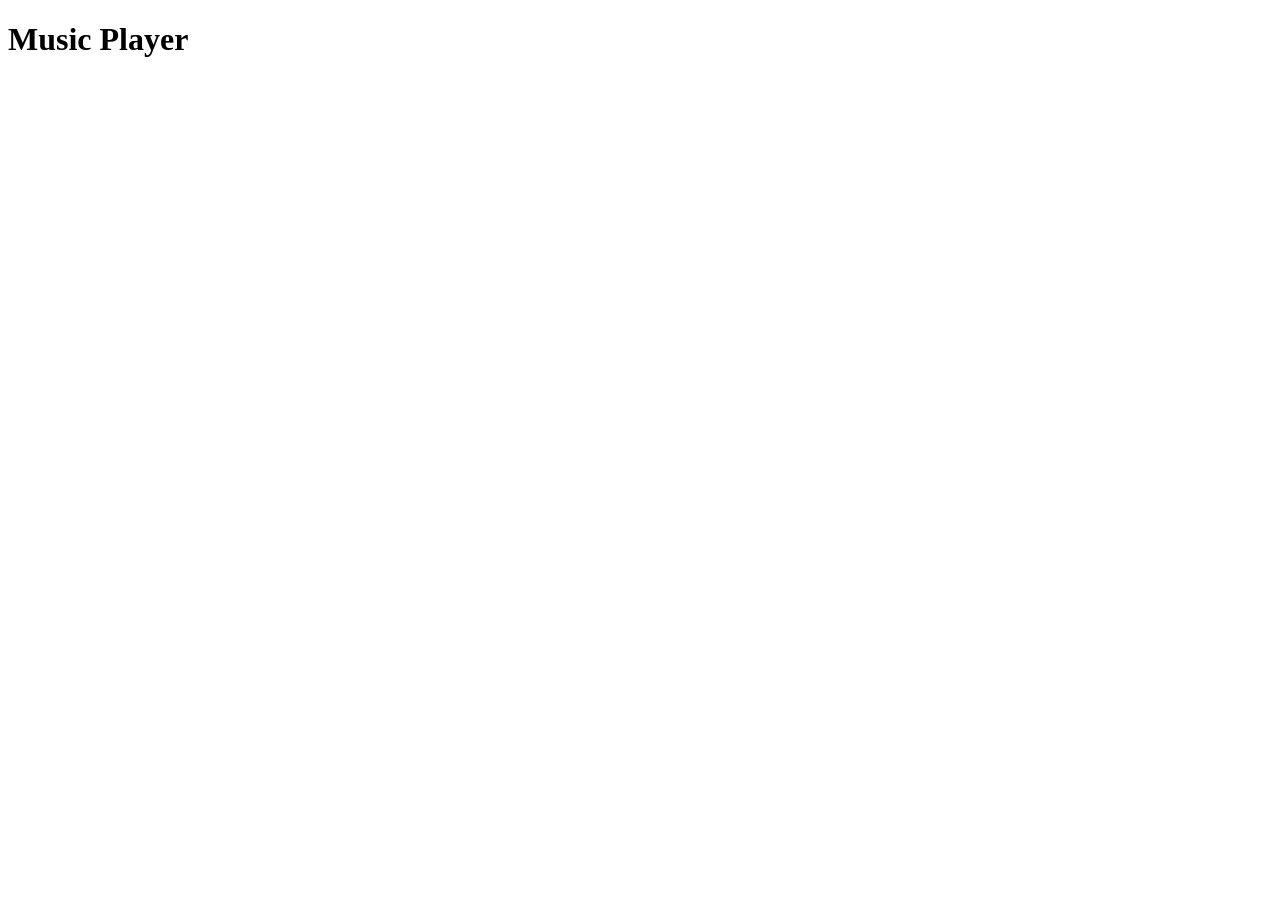
==== projects/01. Music Player/index.html @ 8355e627 "first commit" ====
<!DOCTYPE html>
<html lang="en">

<head>
    <meta charset="UTF-8">
    <meta name="viewport" content="width=device-width, initial-scale=1.0">
    <title>Music Player</title>
</head>

<body>
    <h1>Music Player</h1>
</body>

</html>
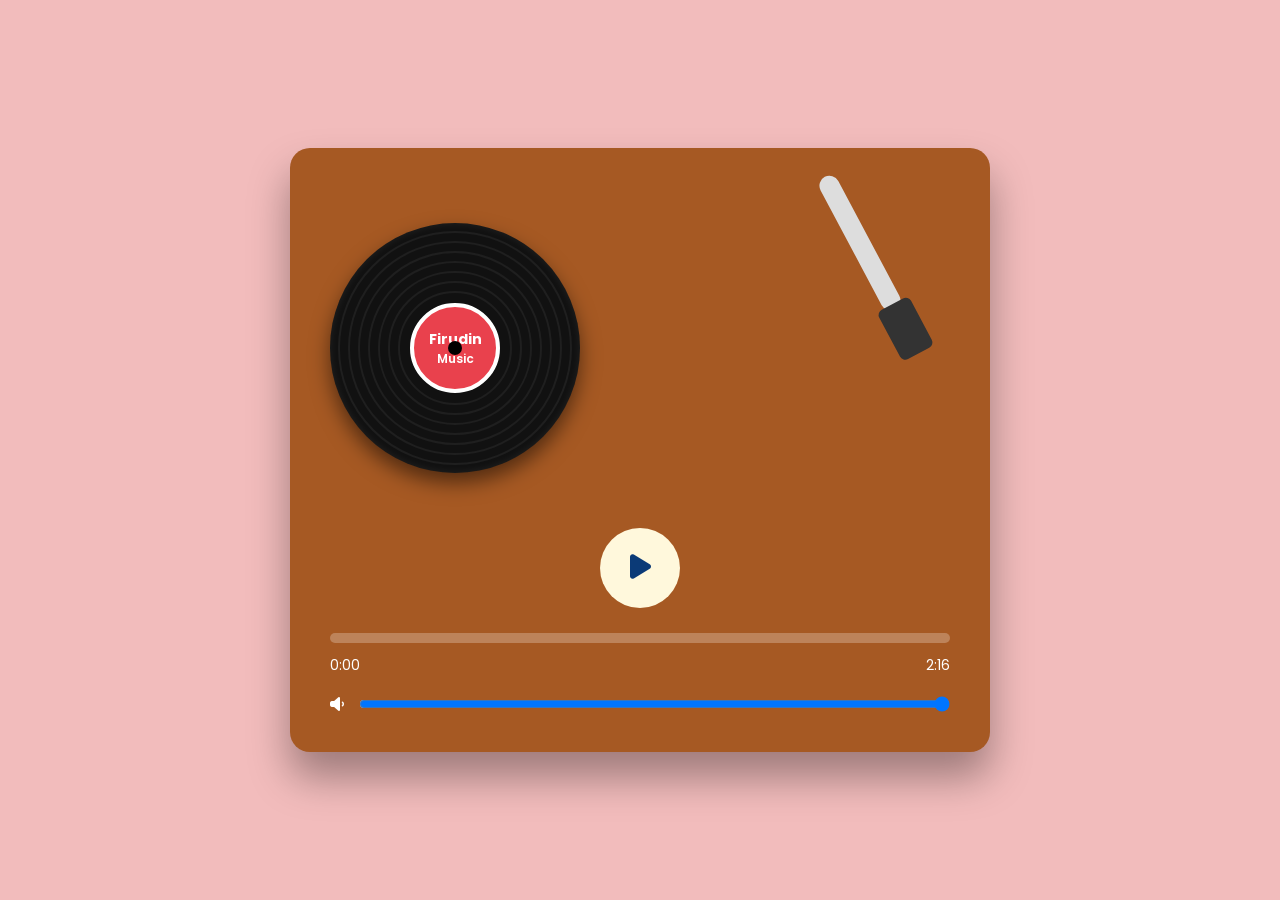
==== commit fd8ef03a: "Music player mini app added" ====
--- a/projects/01. Music Player/index.html
+++ b/projects/01. Music Player/index.html
@@ -1,14 +1,92 @@
 <!DOCTYPE html>
 <html lang="en">
-
 <head>
     <meta charset="UTF-8">
     <meta name="viewport" content="width=device-width, initial-scale=1.0">
-    <title>Music Player</title>
+    <title>Gramophone Music Player</title>
+
+    <link rel="stylesheet" href="style.css">
+
+    <link rel="preconnect" href="https://fonts.googleapis.com">
+    <link href="https://fonts.googleapis.com/css2?family=Poppins:wght@300;400;500;600;700&display=swap" rel="stylesheet">
+
+    <link rel="stylesheet"
+          href="https://cdnjs.cloudflare.com/ajax/libs/font-awesome/6.6.0/css/all.min.css">
 </head>
+<body>
 
-<body>
-    <h1>Music Player</h1>
+<div class="player">
+
+    <div class="record-area">
+
+        <div class="record" id="record">
+
+            <div class="ring ring1"></div>
+            <div class="ring ring2"></div>
+            <div class="ring ring3"></div>
+            <div class="ring ring4"></div>
+            <div class="ring ring5"></div>
+            <div class="ring ring6"></div>
+            <div class="ring ring7"></div>
+
+            <div class="label">
+                <h3>Firudin</h3>
+                <span>Music</span>
+            </div>
+
+        </div>
+
+        <div class="tonearm" id="tonearm">
+            <div class="arm"></div>
+            <div class="head"></div>
+        </div>
+
+    </div>
+
+    <div class="controls">
+
+        <button id="playBtn">
+            <i class="fa-solid fa-play"></i>
+        </button>
+
+        <div class="progress-container" id="progressContainer">
+            <div class="progress" id="progress"></div>
+        </div>
+
+        <div class="time">
+
+            <span id="current">0:00</span>
+
+            <span id="duration">0:00</span>
+
+        </div>
+
+        <div class="volume">
+
+            <i class="fa-solid fa-volume-low"></i>
+
+            <input
+                    type="range"
+                    id="volume"
+                    min="0"
+                    max="1"
+                    step="0.01"
+                    value="1"
+            >
+
+        </div>
+
+    </div>
+
+</div>
+
+<audio id="audio">
+
+    <source src="../../assets/music/Azerbaycan_Himni.mp3" type="audio/mpeg">
+
+</audio>
+
+<script src="script.js"></script>
+
 </body>
-
 </html>
--- a/projects/01. Music Player/style.css
+++ b/projects/01. Music Player/style.css
@@ -0,0 +1,249 @@
+* {
+    margin: 0;
+    padding: 0;
+    box-sizing: border-box;
+}
+
+body {
+    font-family: "Poppins", sans-serif;
+    background: #f2bcbc;
+    display: flex;
+    justify-content: center;
+    align-items: center;
+    min-height: 100vh;
+}
+
+.player {
+    width: 700px;
+    background: #a65923;
+    border-radius: 20px;
+    padding: 40px;
+    box-shadow: 0 25px 40px rgba(0, 0, 0, .35);
+}
+
+.record-area {
+    position: relative;
+    display: flex;
+    justify-content: space-between;
+    align-items: center;
+    min-height: 320px;
+}
+
+.record {
+    width: 250px;
+    height: 250px;
+    border-radius: 50%;
+    background: #111;
+    position: relative;
+    box-shadow:
+        inset 0 0 8px rgba(255, 255, 255, .08),
+        0 10px 20px rgba(0, 0, 0, .5);
+}
+
+.record.playing {
+    animation: spin 4s linear infinite;
+}
+
+@keyframes spin {
+    from {
+        transform: rotate(0);
+    }
+
+    to {
+        transform: rotate(360deg);
+    }
+}
+
+.ring {
+    position: absolute;
+    border: 2px solid rgba(255, 255, 255, .06);
+    border-radius: 50%;
+}
+
+.ring1 {
+    inset: 8px;
+}
+
+.ring2 {
+    inset: 18px;
+}
+
+.ring3 {
+    inset: 28px;
+}
+
+.ring4 {
+    inset: 38px;
+}
+
+.ring5 {
+    inset: 48px;
+}
+
+.ring6 {
+    inset: 58px;
+}
+
+.ring7 {
+    inset: 68px;
+}
+
+.label {
+    width: 90px;
+    height: 90px;
+    border-radius: 50%;
+    background: #e9414d;
+    border: 4px solid white;
+    position: absolute;
+    left: 50%;
+    top: 50%;
+    transform: translate(-50%, -50%);
+    display: flex;
+    flex-direction: column;
+    justify-content: center;
+    align-items: center;
+    color: white;
+    text-align: center;
+    font-size: 12px;
+    font-weight: 600;
+}
+
+.label::after {
+    content: "";
+    width: 14px;
+    height: 14px;
+    background: black;
+    border-radius: 50%;
+    position: absolute;
+}
+
+.tonearm{
+    position:absolute;
+    right:35px;
+    top:10px;
+    width:150px;
+    height:220px;
+    transform-origin:25px 20px;
+    transform:rotate(-28deg);
+    transition:.5s ease;
+}
+
+.tonearm.active {
+    transform: rotate(8deg);
+}
+
+.arm {
+    width: 20px;
+    height: 150px;
+    background: #ddd;
+    border-radius: 10px;
+    margin: auto;
+}
+
+.head {
+    width: 36px;
+    height: 56px;
+    background: #333;
+    border-radius: 6px;
+    margin: auto;
+    margin-top: -6px;
+}
+
+.controls {
+    margin-top: 20px;
+}
+
+#playBtn {
+    width: 80px;
+    height: 80px;
+    border: none;
+    border-radius: 50%;
+    cursor: pointer;
+    font-size: 28px;
+    background: #fff8dc;
+    color: #0b3a77;
+    display: block;
+    margin: 0 auto 25px;
+    transition: .3s;
+}
+
+#playBtn:hover {
+    transform: scale(1.08);
+}
+
+.progress-container {
+    width: 100%;
+    height: 10px;
+    background: rgba(255, 255, 255, .25);
+    border-radius: 30px;
+    cursor: pointer;
+    overflow: hidden;
+}
+
+.progress {
+    width: 0;
+    height: 100%;
+    background: white;
+}
+
+.time {
+    margin-top: 12px;
+    display: flex;
+    justify-content: space-between;
+    color: white;
+    font-size: 14px;
+}
+
+.volume {
+    margin-top: 20px;
+    display: flex;
+    align-items: center;
+    gap: 15px;
+    color: white;
+}
+
+.volume input {
+    flex: 1;
+    cursor: pointer;
+}
+
+@media(max-width:760px) {
+
+    .player {
+
+        width: 95%;
+        padding: 25px;
+
+    }
+
+    .record-area {
+
+        flex-direction: column;
+        gap: 40px;
+        min-height: auto;
+
+    }
+
+    .tonearm {
+
+        position: relative;
+        right: auto;
+        top: auto;
+        transform: rotate(-35deg);
+
+    }
+
+    .tonearm.active {
+
+        transform: rotate(0deg);
+
+    }
+
+    .record {
+
+        width: 220px;
+        height: 220px;
+
+    }
+
+}
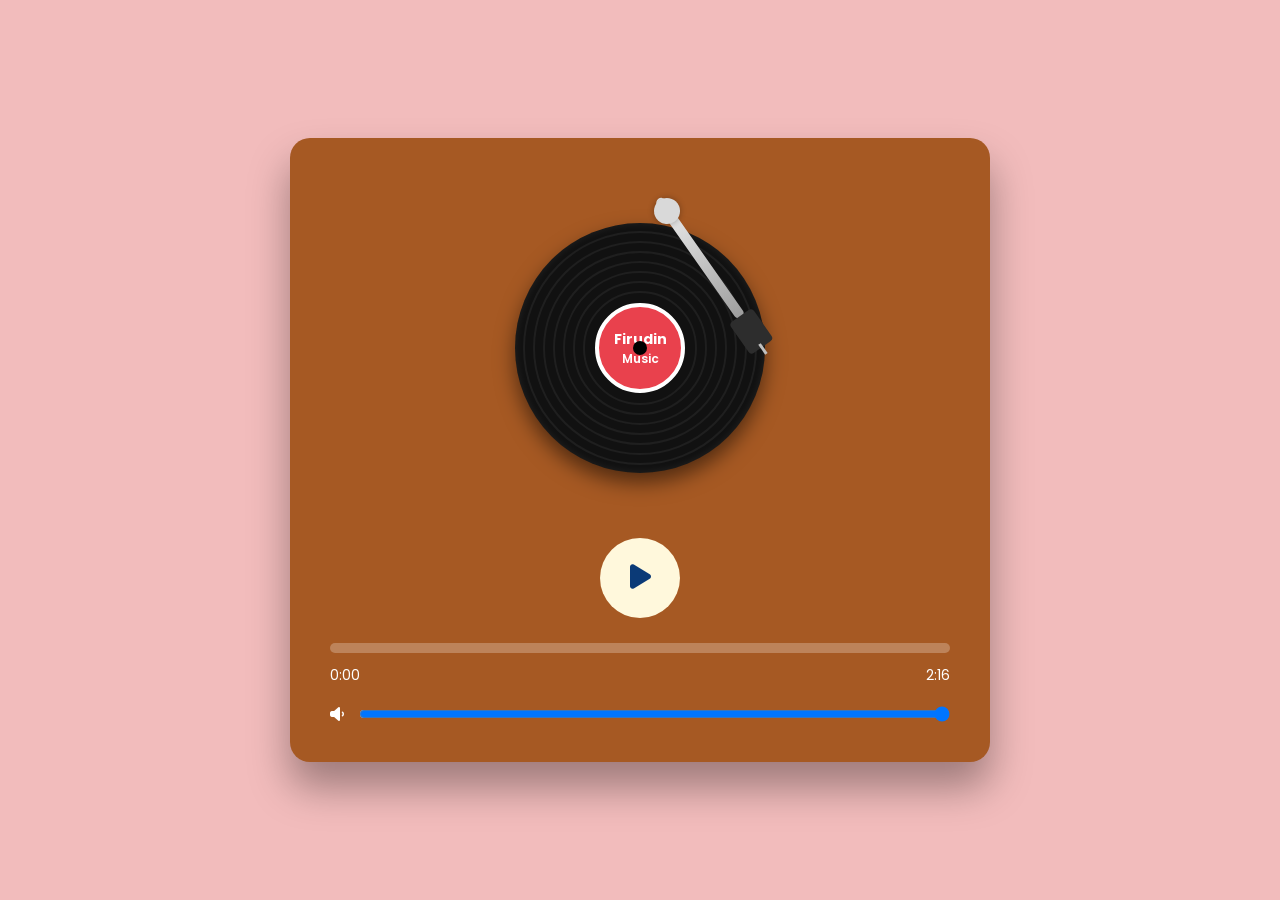
==== commit bf08201c: "fix bugs music player" ====
--- a/projects/01. Music Player/index.html
+++ b/projects/01. Music Player/index.html
@@ -3,7 +3,7 @@
 <head>
     <meta charset="UTF-8">
     <meta name="viewport" content="width=device-width, initial-scale=1.0">
-    <title>Gramophone Music Player</title>
+    <title>Music Player - Firudin</title>
 
     <link rel="stylesheet" href="style.css">
 
@@ -37,6 +37,7 @@
         </div>
 
         <div class="tonearm" id="tonearm">
+            <div class="pivot"></div>
             <div class="arm"></div>
             <div class="head"></div>
         </div>
--- a/projects/01. Music Player/style.css
+++ b/projects/01. Music Player/style.css
@@ -24,9 +24,9 @@
 .record-area {
     position: relative;
     display: flex;
-    justify-content: space-between;
-    align-items: center;
-    min-height: 320px;
+    justify-content: center;
+    align-items: center;
+    min-height: 340px;
 }
 
 .record {
@@ -117,36 +117,49 @@
     position: absolute;
 }
 
-.tonearm{
-    position:absolute;
-    right:35px;
-    top:10px;
-    width:150px;
-    height:220px;
-    transform-origin:25px 20px;
-    transform:rotate(-28deg);
-    transition:.5s ease;
+.tonearm {
+    position: absolute;
+    top: 18px;
+    left: 52%;
+    width: 140px;
+    height: 180px;
+    transform-origin: 15px 15px;
+    transform: rotate(-35deg);
+    transition: transform .5s ease;
+    z-index: 10;
 }
 
 .tonearm.active {
-    transform: rotate(8deg);
+    transform: rotate(-8deg);
 }
 
 .arm {
-    width: 20px;
-    height: 150px;
-    background: #ddd;
+    width: 10px;
+    height: 145px;
+    background: linear-gradient(to bottom, #f2f2f2, #9d9d9d);
+    margin-left: 10px;
     border-radius: 10px;
-    margin: auto;
 }
 
 .head {
-    width: 36px;
-    height: 56px;
-    background: #333;
-    border-radius: 6px;
-    margin: auto;
-    margin-top: -6px;
+    width: 28px;
+    height: 38px;
+    background: #2d2d2d;
+    border-radius: 4px;
+    margin-left: 1px;
+    margin-top: -2px;
+    position: relative;
+}
+
+.head::after {
+    content: "";
+    position: absolute;
+    bottom: -8px;
+    left: 12px;
+
+    width: 3px;
+    height: 12px;
+    background: silver;
 }
 
 .controls {
@@ -186,6 +199,17 @@
     background: white;
 }
 
+.pivot {
+    position: absolute;
+    width: 26px;
+    height: 26px;
+    background: #d9d9d9;
+    border-radius: 50%;
+    left: 2px;
+    top: 2px;
+    box-shadow: 0 0 6px rgba(0, 0, 0, .3);
+}
+
 .time {
     margin-top: 12px;
     display: flex;
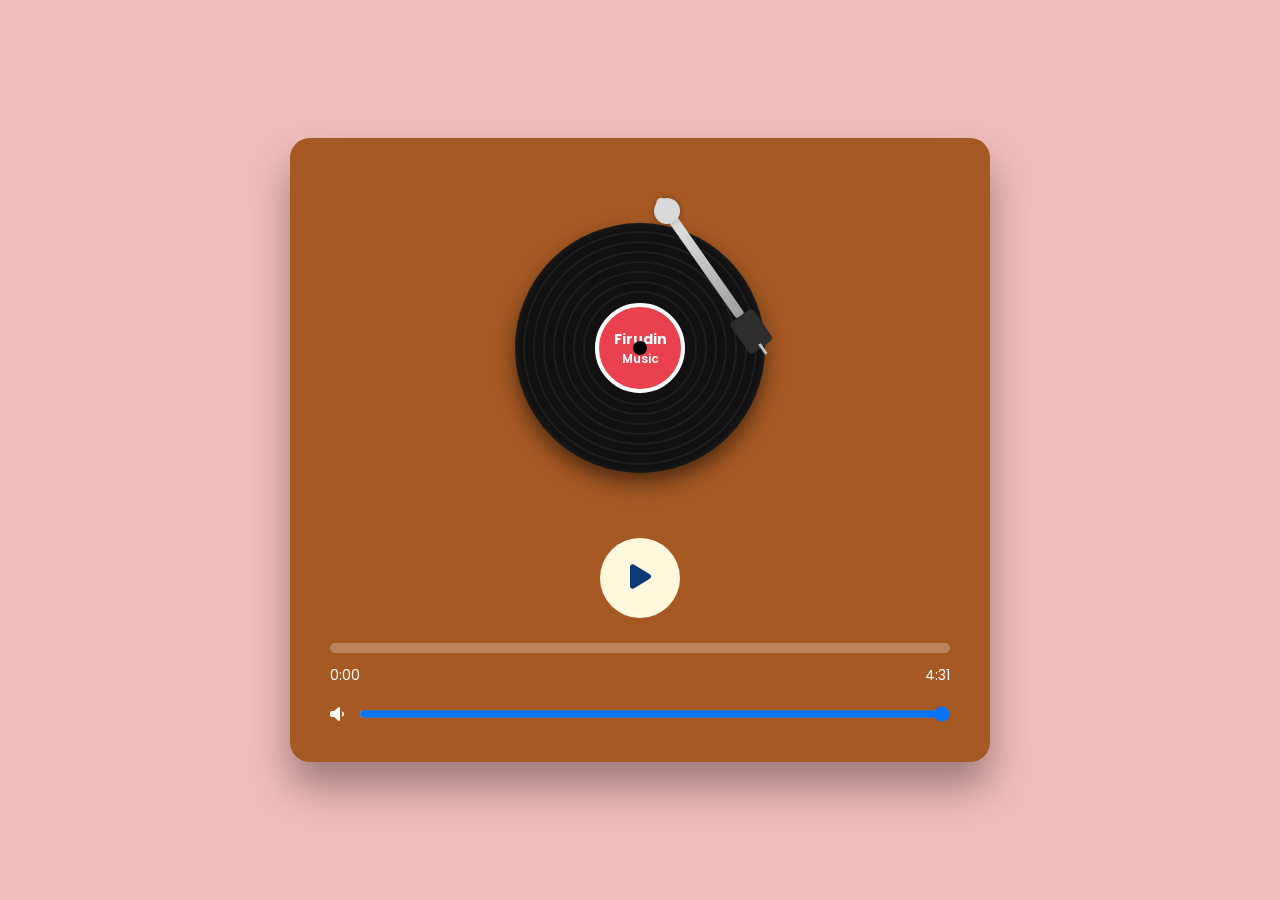
==== commit 7fe97a09: "some homepage changes" ====
--- a/projects/01. Music Player/index.html
+++ b/projects/01. Music Player/index.html
@@ -1,5 +1,6 @@
 <!DOCTYPE html>
 <html lang="en">
+
 <head>
     <meta charset="UTF-8">
     <meta name="viewport" content="width=device-width, initial-scale=1.0">
@@ -8,86 +9,82 @@
     <link rel="stylesheet" href="style.css">
 
     <link rel="preconnect" href="https://fonts.googleapis.com">
-    <link href="https://fonts.googleapis.com/css2?family=Poppins:wght@300;400;500;600;700&display=swap" rel="stylesheet">
+    <link href="https://fonts.googleapis.com/css2?family=Poppins:wght@300;400;500;600;700&display=swap"
+        rel="stylesheet">
 
-    <link rel="stylesheet"
-          href="https://cdnjs.cloudflare.com/ajax/libs/font-awesome/6.6.0/css/all.min.css">
+    <link rel="stylesheet" href="https://cdnjs.cloudflare.com/ajax/libs/font-awesome/6.6.0/css/all.min.css">
 </head>
+
 <body>
 
-<div class="player">
+    <div class="player">
 
-    <div class="record-area">
+        <div class="record-area">
 
-        <div class="record" id="record">
+            <div class="record" id="record">
 
-            <div class="ring ring1"></div>
-            <div class="ring ring2"></div>
-            <div class="ring ring3"></div>
-            <div class="ring ring4"></div>
-            <div class="ring ring5"></div>
-            <div class="ring ring6"></div>
-            <div class="ring ring7"></div>
+                <div class="ring ring1"></div>
+                <div class="ring ring2"></div>
+                <div class="ring ring3"></div>
+                <div class="ring ring4"></div>
+                <div class="ring ring5"></div>
+                <div class="ring ring6"></div>
+                <div class="ring ring7"></div>
 
-            <div class="label">
-                <h3>Firudin</h3>
-                <span>Music</span>
+                <div class="label">
+                    <h3>Firudin</h3>
+                    <span>Music</span>
+                </div>
+
+            </div>
+
+            <div class="tonearm" id="tonearm">
+                <div class="pivot"></div>
+                <div class="arm"></div>
+                <div class="head"></div>
             </div>
 
         </div>
 
-        <div class="tonearm" id="tonearm">
-            <div class="pivot"></div>
-            <div class="arm"></div>
-            <div class="head"></div>
-        </div>
+        <div class="controls">
 
-    </div>
+            <button id="playBtn">
+                <i class="fa-solid fa-play"></i>
+            </button>
 
-    <div class="controls">
+            <div class="progress-container" id="progressContainer">
+                <div class="progress" id="progress"></div>
+            </div>
 
-        <button id="playBtn">
-            <i class="fa-solid fa-play"></i>
-        </button>
+            <div class="time">
 
-        <div class="progress-container" id="progressContainer">
-            <div class="progress" id="progress"></div>
-        </div>
+                <span id="current">0:00</span>
 
-        <div class="time">
+                <span id="duration">0:00</span>
 
-            <span id="current">0:00</span>
+            </div>
 
-            <span id="duration">0:00</span>
+            <div class="volume">
 
-        </div>
+                <i class="fa-solid fa-volume-low"></i>
 
-        <div class="volume">
+                <input type="range" id="volume" min="0" max="1" step="0.01" value="1">
 
-            <i class="fa-solid fa-volume-low"></i>
-
-            <input
-                    type="range"
-                    id="volume"
-                    min="0"
-                    max="1"
-                    step="0.01"
-                    value="1"
-            >
+            </div>
 
         </div>
 
     </div>
 
-</div>
+    
+    <audio id="audio">
+        
+        <source src="../../assets/music/Eyyub_Yaqubov_Bakili_balasiyam.mp3" type="audio/mpeg">
+        
+    </audio>
+    
+    <script src="script.js"></script>
+    
+</body>
 
-<audio id="audio">
-
-    <source src="../../assets/music/Azerbaycan_Himni.mp3" type="audio/mpeg">
-
-</audio>
-
-<script src="script.js"></script>
-
-</body>
 </html>
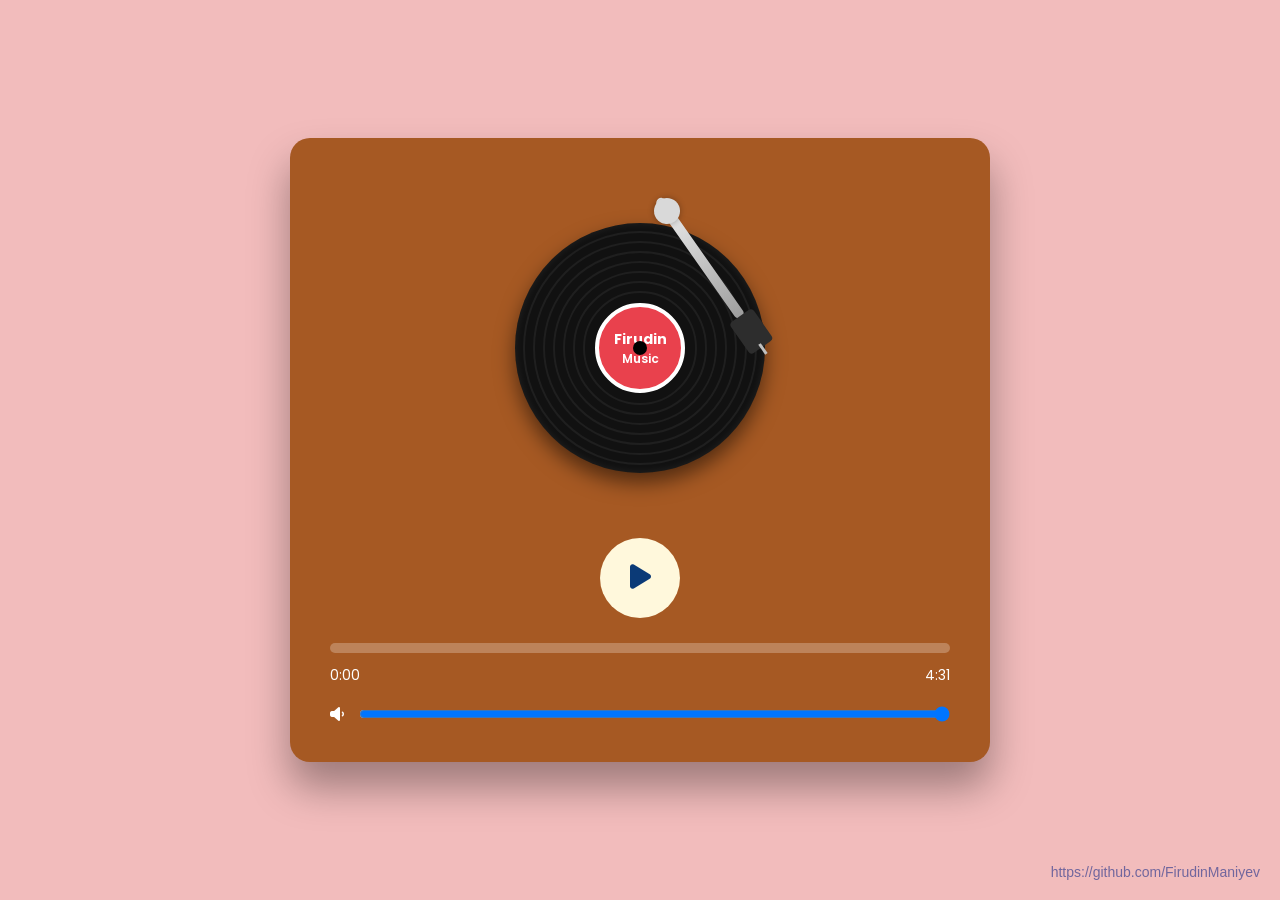
==== commit 183e65c9: "some texts added" ====
--- a/projects/01. Music Player/index.html
+++ b/projects/01. Music Player/index.html
@@ -76,15 +76,18 @@
 
     </div>
 
-    
+    <div class="github-link">
+        https://github.com/FirudinManiyev
+    </div>
+
     <audio id="audio">
-        
+
         <source src="../../assets/music/Eyyub_Yaqubov_Bakili_balasiyam.mp3" type="audio/mpeg">
-        
+
     </audio>
-    
+
     <script src="script.js"></script>
-    
+
 </body>
 
 </html>
--- a/projects/01. Music Player/style.css
+++ b/projects/01. Music Player/style.css
@@ -231,6 +231,16 @@
     cursor: pointer;
 }
 
+.github-link {
+    position: fixed;
+    bottom: 20px;
+    right: 20px;
+    color: rgba(27, 45, 136, 0.6);
+    font-size: 14px;
+    font-weight: 500;
+    z-index: 100;
+}
+
 @media(max-width:760px) {
 
     .player {
@@ -243,23 +253,27 @@
     .record-area {
 
         flex-direction: column;
-        gap: 40px;
+        gap: 20px;
         min-height: auto;
+        padding-bottom: 10px;
 
     }
 
     .tonearm {
 
-        position: relative;
-        right: auto;
-        top: auto;
-        transform: rotate(-35deg);
+        position: absolute;
+        top: 50%;
+        left: 50%;
+        transform: translate(-50%, -50%) rotate(-35deg);
+        width: 120px;
+        height: 150px;
+        z-index: 10;
 
     }
 
     .tonearm.active {
 
-        transform: rotate(0deg);
+        transform: translate(-50%, -50%) rotate(0deg);
 
     }
 
@@ -270,4 +284,64 @@
 
     }
 
+}
+
+@media(max-width:480px) {
+
+    .player {
+
+        width: 92%;
+        padding: 20px;
+
+    }
+
+    .record {
+
+        width: 180px;
+        height: 180px;
+
+    }
+
+    .label {
+
+        width: 70px;
+        height: 70px;
+        font-size: 10px;
+
+    }
+
+    .tonearm {
+
+        width: 100px;
+        height: 130px;
+
+    }
+
+    .arm {
+
+        height: 110px;
+
+    }
+
+    .head {
+
+        width: 24px;
+        height: 32px;
+
+    }
+
+    #playBtn {
+
+        width: 70px;
+        height: 70px;
+        font-size: 24px;
+
+    }
+
+    .time {
+
+        font-size: 12px;
+
+    }
+
 }
